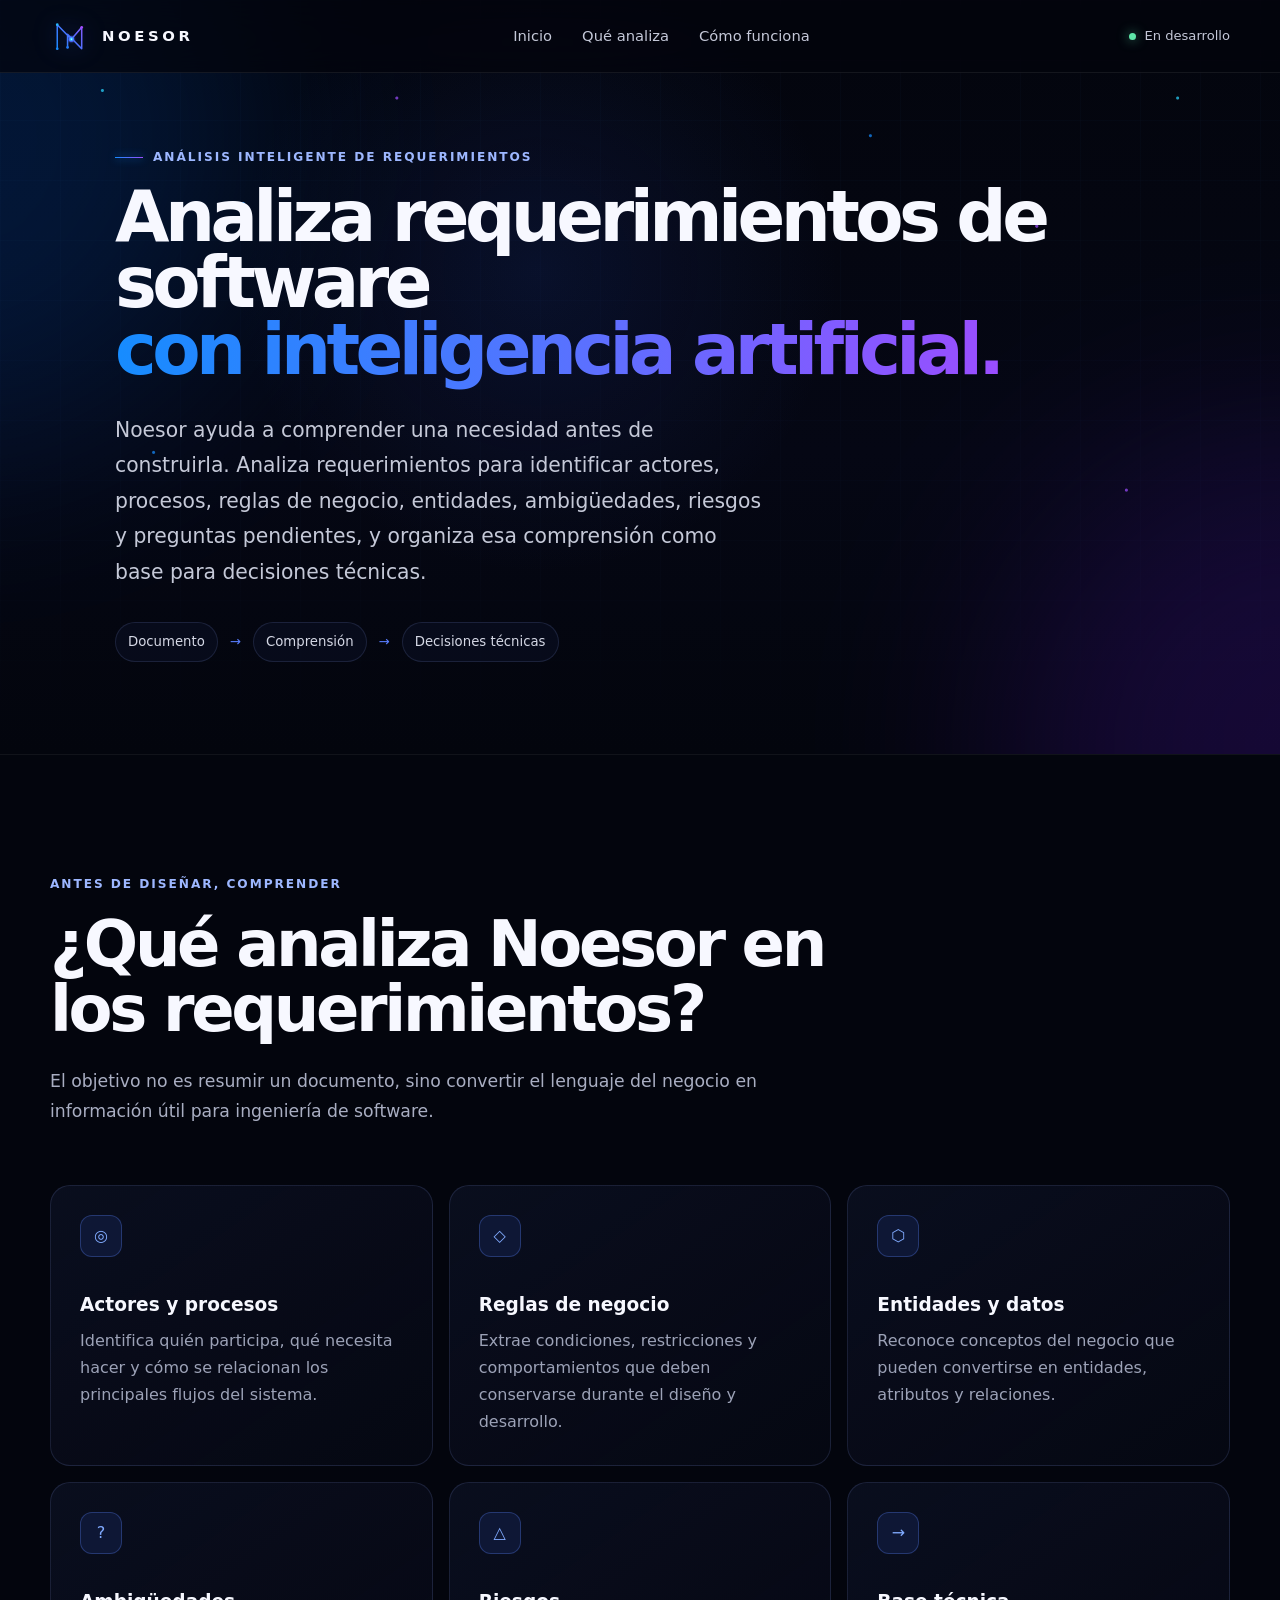
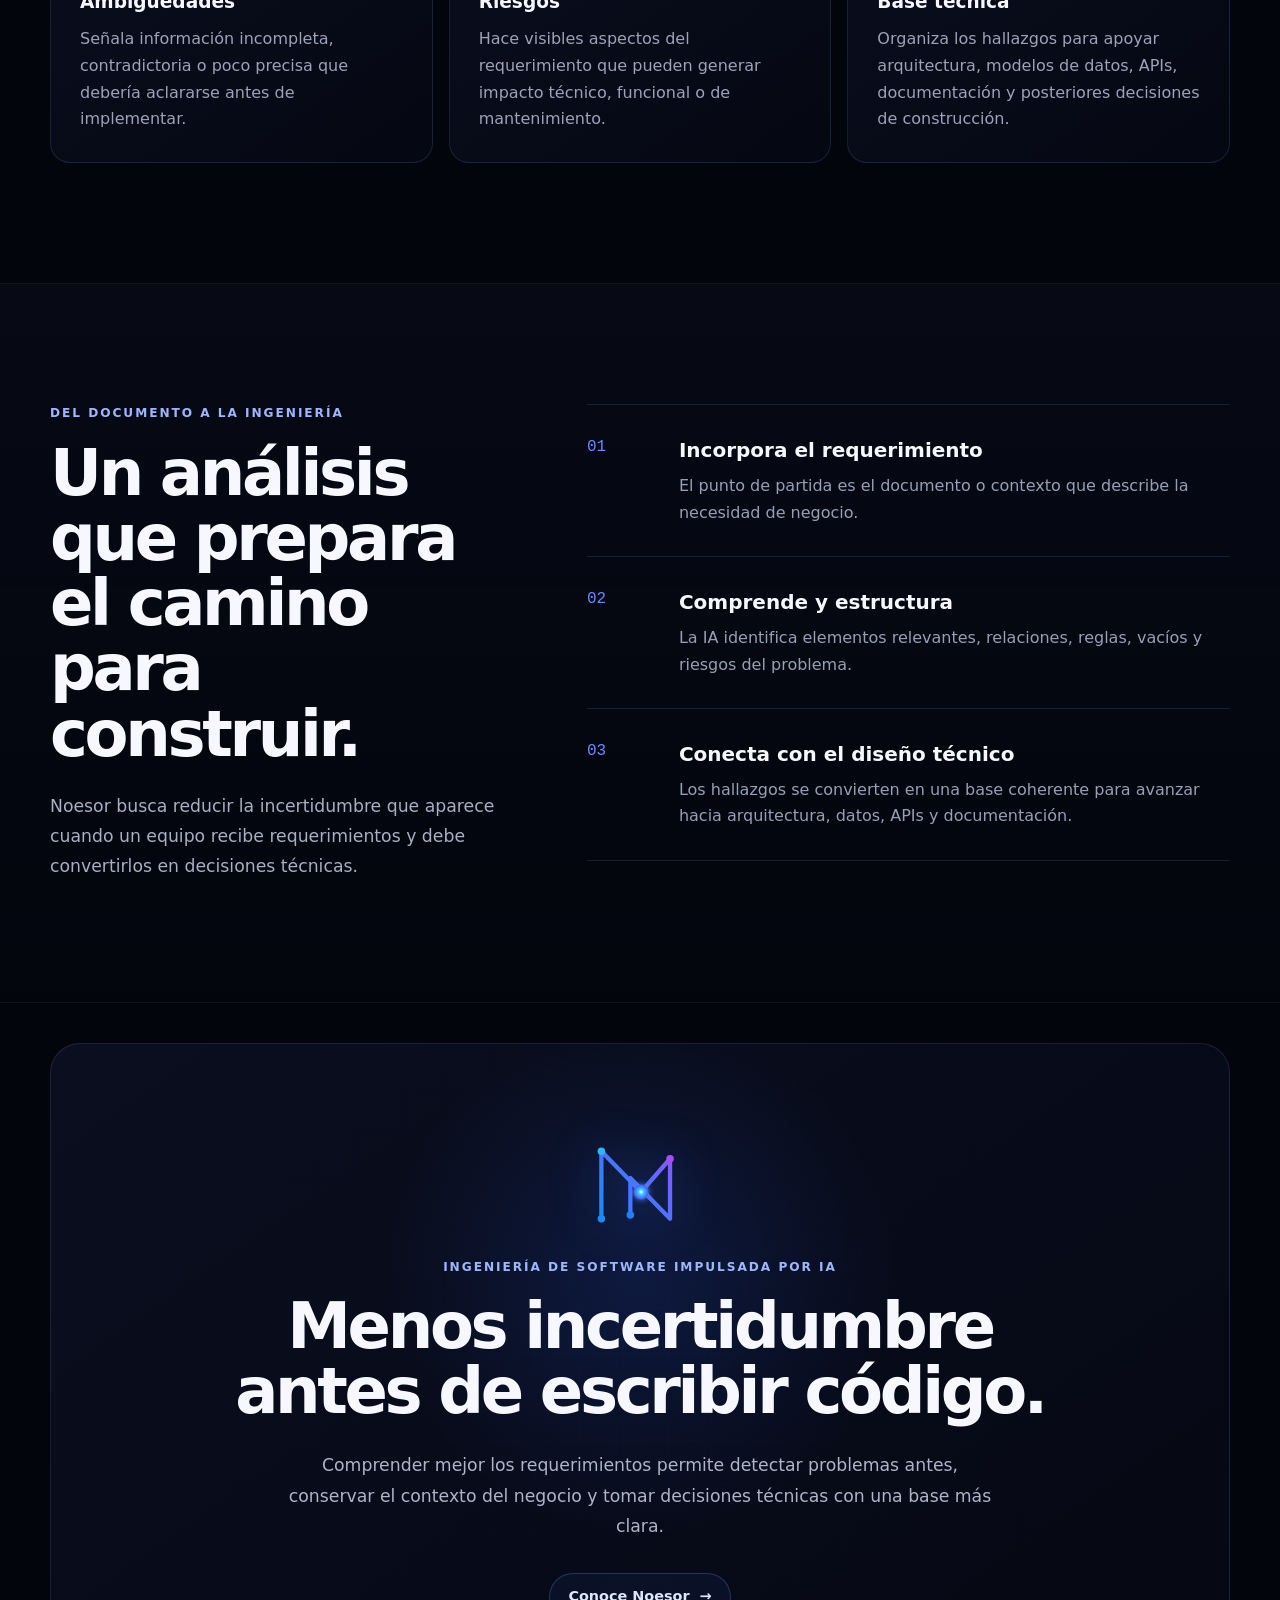
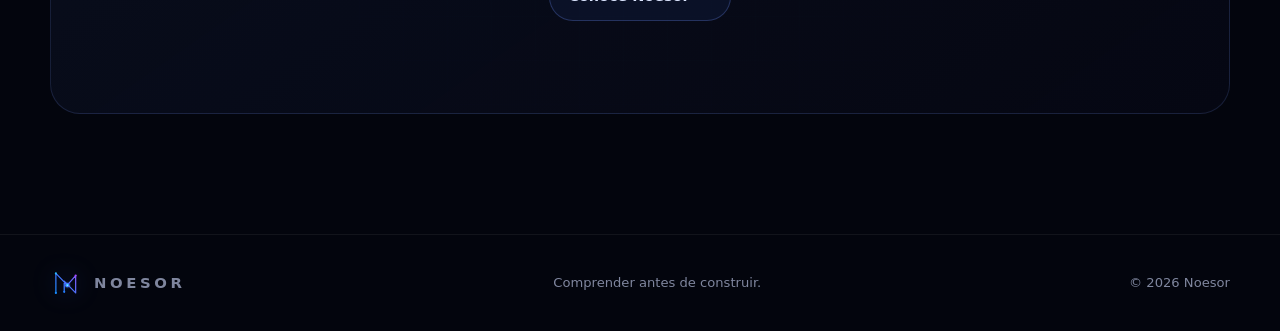
==== analisis-de-requerimientos/index.html @ a2e44c94 "Agregar página SEO de análisis de requerimientos" ====
<!doctype html>
<html lang="es">
<head>
  <meta charset="utf-8">
  <meta name="viewport" content="width=device-width, initial-scale=1">
  <meta name="theme-color" content="#050713">
  <meta name="color-scheme" content="dark">
  <title>Análisis de requerimientos de software con IA | Noesor</title>
  <meta name="description" content="Analiza requerimientos de software con inteligencia artificial. Noesor identifica actores, reglas, entidades, ambigüedades y riesgos para convertir necesidades de negocio en una base técnica clara.">
  <meta name="robots" content="index, follow, max-image-preview:large">
  <link rel="canonical" href="https://noesor.com/analisis-de-requerimientos/">
  <meta property="og:type" content="website">
  <meta property="og:locale" content="es_CO">
  <meta property="og:site_name" content="Noesor">
  <meta property="og:title" content="Análisis de requerimientos de software con IA | Noesor">
  <meta property="og:description" content="Convierte requerimientos de negocio en una base técnica clara mediante inteligencia artificial.">
  <meta property="og:url" content="https://noesor.com/analisis-de-requerimientos/">
  <meta property="og:image" content="https://noesor.com/assets/noesor-social.png">
  <meta name="twitter:card" content="summary_large_image">
  <meta name="twitter:title" content="Análisis de requerimientos de software con IA | Noesor">
  <meta name="twitter:description" content="Identifica actores, reglas, entidades, ambigüedades y riesgos antes de construir software.">
  <meta name="twitter:image" content="https://noesor.com/assets/noesor-social.png">
  <link rel="icon" href="../favicon.svg" type="image/svg+xml">
  <link rel="manifest" href="../site.webmanifest">
  <link rel="stylesheet" href="../styles.css">
  <script type="application/ld+json">
  {"@context":"https://schema.org","@type":"WebPage","name":"Análisis de requerimientos de software con IA","url":"https://noesor.com/analisis-de-requerimientos/","description":"Noesor analiza requerimientos de software con inteligencia artificial para identificar actores, reglas, entidades, ambigüedades y riesgos.","inLanguage":"es","isPartOf":{"@type":"WebSite","name":"Noesor","url":"https://noesor.com/"}}
  </script>
</head>
<body>
  <a class="skip-link" href="#contenido">Saltar al contenido</a>
  <header class="site-header" id="inicio">
    <div class="container header-inner">
      <a class="brand" href="/" aria-label="Ir al inicio de Noesor"><img src="../assets/logo-noesor.svg" alt="" width="42" height="35"><span>NOESOR</span></a>
      <nav aria-label="Navegación principal"><a href="/">Inicio</a><a href="#que-analiza">Qué analiza</a><a href="#proceso">Cómo funciona</a></nav>
      <span class="status"><i aria-hidden="true"></i> En desarrollo</span>
    </div>
  </header>
  <main id="contenido">
    <section class="hero seo-hero" aria-labelledby="titulo-principal">
      <div class="grid" aria-hidden="true"></div><div class="orb orb-blue" aria-hidden="true"></div><div class="orb orb-purple" aria-hidden="true"></div><div class="stars" aria-hidden="true"></div>
      <div class="container seo-hero-copy">
        <p class="eyebrow"><span></span> Análisis inteligente de requerimientos</p>
        <h1 id="titulo-principal">Analiza requerimientos de software<br><em>con inteligencia artificial.</em></h1>
        <p class="lead">Noesor ayuda a comprender una necesidad antes de construirla. Analiza requerimientos para identificar actores, procesos, reglas de negocio, entidades, ambigüedades, riesgos y preguntas pendientes, y organiza esa comprensión como base para decisiones técnicas.</p>
        <div class="hero-signals" aria-label="Flujo de análisis"><span>Documento</span><b>→</b><span>Comprensión</span><b>→</b><span>Decisiones técnicas</span></div>
      </div>
    </section>

    <section class="section" id="que-analiza" aria-labelledby="titulo-analisis">
      <div class="container">
        <p class="section-kicker">Antes de diseñar, comprender</p>
        <h2 id="titulo-analisis">¿Qué analiza Noesor en los requerimientos?</h2>
        <p class="section-intro">El objetivo no es resumir un documento, sino convertir el lenguaje del negocio en información útil para ingeniería de software.</p>
        <div class="capability-grid seo-grid">
          <article class="capability"><span class="cap-icon">◎</span><h3>Actores y procesos</h3><p>Identifica quién participa, qué necesita hacer y cómo se relacionan los principales flujos del sistema.</p></article>
          <article class="capability"><span class="cap-icon">◇</span><h3>Reglas de negocio</h3><p>Extrae condiciones, restricciones y comportamientos que deben conservarse durante el diseño y desarrollo.</p></article>
          <article class="capability"><span class="cap-icon">⬡</span><h3>Entidades y datos</h3><p>Reconoce conceptos del negocio que pueden convertirse en entidades, atributos y relaciones.</p></article>
          <article class="capability"><span class="cap-icon">?</span><h3>Ambigüedades</h3><p>Señala información incompleta, contradictoria o poco precisa que debería aclararse antes de implementar.</p></article>
          <article class="capability"><span class="cap-icon">△</span><h3>Riesgos</h3><p>Hace visibles aspectos del requerimiento que pueden generar impacto técnico, funcional o de mantenimiento.</p></article>
          <article class="capability"><span class="cap-icon">→</span><h3>Base técnica</h3><p>Organiza los hallazgos para apoyar arquitectura, modelos de datos, APIs, documentación y posteriores decisiones de construcción.</p></article>
        </div>
      </div>
    </section>

    <section class="section process-section" id="proceso" aria-labelledby="titulo-proceso">
      <div class="container process-layout">
        <div><p class="section-kicker">Del documento a la ingeniería</p><h2 id="titulo-proceso">Un análisis que prepara el camino para construir.</h2><p class="section-intro">Noesor busca reducir la incertidumbre que aparece cuando un equipo recibe requerimientos y debe convertirlos en decisiones técnicas.</p></div>
        <ol class="steps">
          <li><span>01</span><div><h3>Incorpora el requerimiento</h3><p>El punto de partida es el documento o contexto que describe la necesidad de negocio.</p></div></li>
          <li><span>02</span><div><h3>Comprende y estructura</h3><p>La IA identifica elementos relevantes, relaciones, reglas, vacíos y riesgos del problema.</p></div></li>
          <li><span>03</span><div><h3>Conecta con el diseño técnico</h3><p>Los hallazgos se convierten en una base coherente para avanzar hacia arquitectura, datos, APIs y documentación.</p></div></li>
        </ol>
      </div>
    </section>

    <section class="section vision-section">
      <div class="container vision-card">
        <img src="../assets/logo-noesor.svg" alt="Símbolo de Noesor" width="118" height="97">
        <p class="section-kicker">Ingeniería de software impulsada por IA</p>
        <h2>Menos incertidumbre antes de escribir código.</h2>
        <p>Comprender mejor los requerimientos permite detectar problemas antes, conservar el contexto del negocio y tomar decisiones técnicas con una base más clara.</p>
        <a class="seo-cta" href="/">Conoce Noesor <span aria-hidden="true">→</span></a>
      </div>
    </section>
  </main>
  <footer class="site-footer"><div class="container footer-inner"><a class="brand" href="/" aria-label="Noesor"><img src="../assets/logo-noesor.svg" alt="" width="34" height="28"><span>NOESOR</span></a><p>Comprender antes de construir.</p><p>© 2026 Noesor</p></div></footer>
</body>
</html>
---- styles.css ----
:root {
  color-scheme: dark;
  --bg: #03050d;
  --panel: rgba(10, 14, 29, .72);
  --panel-solid: #0a0e1d;
  --text: #f7f8ff;
  --muted: #a9aec2;
  --line: rgba(130, 151, 222, .16);
  --blue: #168cff;
  --cyan: #29d5ff;
  --purple: #9b4dff;
  --max: 1180px;
}

* { box-sizing: border-box; }
html { scroll-behavior: smooth; }
body {
  margin: 0;
  background: var(--bg);
  color: var(--text);
  font-family: Inter, ui-sans-serif, system-ui, -apple-system, BlinkMacSystemFont, "Segoe UI", sans-serif;
  line-height: 1.5;
  overflow-x: hidden;
}
a { color: inherit; }
img { display: block; max-width: 100%; }
.container { width: min(var(--max), calc(100% - 40px)); margin-inline: auto; }
.skip-link { position: fixed; top: 10px; left: 10px; z-index: 100; transform: translateY(-150%); padding: 10px 14px; border-radius: 8px; background: white; color: #050713; }
.skip-link:focus { transform: translateY(0); }

.site-header {
  position: fixed;
  inset: 0 0 auto;
  z-index: 50;
  border-bottom: 1px solid rgba(255,255,255,.07);
  background: rgba(3,5,13,.72);
  backdrop-filter: blur(18px);
}
.header-inner { min-height: 72px; display: flex; align-items: center; justify-content: space-between; gap: 24px; }
.brand { display: inline-flex; align-items: center; gap: 10px; text-decoration: none; font-size: .93rem; font-weight: 600; letter-spacing: .24em; }
.brand img { filter: drop-shadow(0 0 12px rgba(74,115,255,.35)); }
nav { display: flex; gap: 30px; }
nav a { color: #c4c8d8; text-decoration: none; font-size: .92rem; transition: color .2s ease; }
nav a:hover { color: white; }
.status { display: inline-flex; align-items: center; gap: 8px; color: #c4c8d8; font-size: .82rem; }
.status i { width: 7px; height: 7px; border-radius: 50%; background: #5ee6a8; box-shadow: 0 0 12px rgba(94,230,168,.7); }

.hero {
  position: relative;
  min-height: 100svh;
  padding: 148px 0 92px;
  overflow: hidden;
  isolation: isolate;
  background: radial-gradient(circle at 42% 36%, rgba(30, 63, 160, .18), transparent 34%), linear-gradient(180deg, #03050d 0%, #050714 60%, #03050d 100%);
}
.grid { position:absolute; inset:0; z-index:-8; opacity:.23; background-image:linear-gradient(rgba(65,111,180,.15) 1px,transparent 1px),linear-gradient(90deg,rgba(65,111,180,.15) 1px,transparent 1px); background-size:60px 60px; mask-image:linear-gradient(to bottom,#000 0%,rgba(0,0,0,.65) 72%,transparent 100%); }
.orb { position:absolute; width:600px; height:600px; border-radius:50%; filter:blur(110px); opacity:.16; z-index:-7; }
.orb-blue { left:-350px; top:-160px; background:#006eff; }
.orb-purple { right:-320px; bottom:-290px; background:#741cff; }
.orbit { position:absolute; left:70%; top:45%; border:1px solid rgba(72,111,255,.19); border-radius:50%; transform:translate(-50%,-50%) rotate(-10deg); z-index:-6; }
.orbit-one { width:min(70vw,980px); aspect-ratio:1.55; }
.orbit-two { width:min(56vw,780px); aspect-ratio:1.55; border-color:rgba(155,77,255,.16); }
.stars { position:absolute; inset:0; z-index:-5; opacity:.72; background-image:radial-gradient(circle at 8% 12%,#29d5ff 0 1px,transparent 2px),radial-gradient(circle at 19% 27%,#168cff 0 1.2px,transparent 2px),radial-gradient(circle at 31% 13%,#9b4dff 0 1px,transparent 2px),radial-gradient(circle at 68% 18%,#168cff 0 1px,transparent 2px),radial-gradient(circle at 81% 30%,#9b4dff 0 1.2px,transparent 2px),radial-gradient(circle at 92% 13%,#29d5ff 0 1px,transparent 2px),radial-gradient(circle at 12% 60%,#168cff 0 1px,transparent 2px),radial-gradient(circle at 88% 65%,#9b4dff 0 1px,transparent 2px); }
.hero-layout { display:grid; grid-template-columns:minmax(0,.92fr) minmax(480px,1.08fr); gap:72px; align-items:center; }
.eyebrow,.section-kicker { margin:0 0 18px; color:#9db7ff; font-size:.76rem; font-weight:700; letter-spacing:.16em; text-transform:uppercase; }
.eyebrow { display:flex; align-items:center; gap:10px; }
.eyebrow span { width:28px; height:1px; background:linear-gradient(90deg,var(--blue),var(--purple)); box-shadow:0 0 9px var(--blue); }
h1 { margin:0; font-size:clamp(3.5rem,6vw,6.4rem); line-height:.94; letter-spacing:-.065em; font-weight:760; }
h1 em { font-style:normal; background:linear-gradient(90deg,var(--blue),#5474ff 48%,var(--purple)); -webkit-background-clip:text; background-clip:text; color:transparent; }
.lead { max-width:650px; margin:30px 0 0; color:#c5c9d8; font-size:clamp(1.05rem,1.6vw,1.27rem); line-height:1.75; }
.hero-signals { display:flex; align-items:center; flex-wrap:wrap; gap:12px; margin-top:32px; color:#d5d8e5; font-size:.83rem; }
.hero-signals span { padding:9px 12px; border:1px solid var(--line); border-radius:999px; background:rgba(11,16,34,.62); }
.hero-signals b { color:#597eff; font-weight:400; }
.release-note { margin:22px 0 0; color:#858ca6; font-size:.88rem; }

.demo-shell { border:1px solid rgba(129,153,231,.22); border-radius:24px; background:linear-gradient(145deg,rgba(13,18,38,.92),rgba(5,8,20,.86)); box-shadow:0 36px 100px rgba(0,0,0,.45),0 0 80px rgba(36,80,255,.09); overflow:hidden; transform:perspective(1200px) rotateY(-3deg) rotateX(1deg); }
.demo-topbar { height:52px; display:grid; grid-template-columns:1fr auto 1fr; align-items:center; padding:0 18px; border-bottom:1px solid rgba(255,255,255,.07); color:#707994; font-size:.72rem; letter-spacing:.06em; }
.window-dots { display:flex; gap:6px; }
.window-dots i { width:7px; height:7px; border-radius:50%; background:#36405d; }
.secure { justify-self:end; color:#67dca9; }
.demo-body { padding:26px; }
.input-card { position:relative; min-height:152px; padding:21px; border:1px solid rgba(65,120,255,.25); border-radius:16px; background:rgba(5,9,22,.76); overflow:hidden; }
.card-label { color:#7184be; font-size:.66rem; font-weight:700; letter-spacing:.17em; }
.input-card p { margin:23px 0 0; color:#e7eaf3; font-family:ui-monospace,SFMono-Regular,Consolas,monospace; font-size:.88rem; line-height:1.65; }
.scan-line { position:absolute; left:0; right:0; top:-2px; height:2px; background:linear-gradient(90deg,transparent,var(--cyan),var(--purple),transparent); box-shadow:0 0 17px var(--blue); animation:scan 4s ease-in-out infinite; }
.ai-bridge { height:54px; display:flex; align-items:center; justify-content:center; gap:10px; }
.ai-bridge span { width:58px; height:1px; background:linear-gradient(90deg,transparent,#455fbb); }
.ai-bridge span:last-child { background:linear-gradient(90deg,#7c54c8,transparent); }
.ai-bridge strong { display:grid; place-items:center; width:29px; height:29px; border:1px solid rgba(86,129,255,.55); border-radius:8px; background:#0e1734; color:#9bc5ff; box-shadow:0 0 22px rgba(60,101,255,.3); }
.results-grid { display:grid; grid-template-columns:1fr 1fr; gap:11px; }
.results-grid article { display:grid; grid-template-columns:auto 1fr auto; align-items:center; gap:12px; padding:15px; border:1px solid rgba(255,255,255,.075); border-radius:13px; background:rgba(12,17,33,.74); opacity:.42; transform:translateY(7px); animation:reveal 4s ease-in-out infinite; }
.results-grid article:nth-child(2){animation-delay:.18s}.results-grid article:nth-child(3){animation-delay:.36s}.results-grid article:nth-child(4){animation-delay:.54s}
.results-grid i { color:#53617f; font-size:.66rem; font-style:normal; }
.results-grid strong { display:block; color:#e9ebf5; font-size:.82rem; }
.results-grid small { color:#777f98; font-size:.68rem; }
.results-grid b { color:#62dca5; font-size:.82rem; }

.section { padding:120px 0; border-top:1px solid rgba(255,255,255,.055); }
.section h2 { max-width:850px; margin:0; font-size:clamp(2.5rem,5vw,4.7rem); line-height:1.02; letter-spacing:-.052em; }
.section-intro { max-width:720px; margin:24px 0 0; color:var(--muted); font-size:1.08rem; line-height:1.75; }
.capability-grid { display:grid; grid-template-columns:repeat(3,1fr); gap:16px; margin-top:58px; }
.capability { position:relative; min-height:260px; padding:29px; border:1px solid var(--line); border-radius:20px; background:linear-gradient(145deg,rgba(13,18,37,.72),rgba(7,10,23,.55)); overflow:hidden; }
.capability.featured { grid-row:span 2; min-height:536px; background:radial-gradient(circle at 30% 80%,rgba(32,89,255,.17),transparent 45%),linear-gradient(145deg,rgba(13,18,37,.8),rgba(7,10,23,.62)); }
.cap-icon { display:grid; place-items:center; width:42px; height:42px; border:1px solid rgba(92,133,255,.3); border-radius:12px; background:rgba(18,29,65,.7); color:#81abff; font-size:1rem; }
.capability h3 { margin:34px 0 10px; font-size:1.16rem; }
.capability p { margin:0; color:#9ca2b7; line-height:1.68; }
.mini-map { position:absolute; inset:auto 25px 28px; height:190px; border:1px solid rgba(86,118,204,.13); border-radius:16px; background-image:linear-gradient(rgba(65,111,180,.11) 1px,transparent 1px),linear-gradient(90deg,rgba(65,111,180,.11) 1px,transparent 1px); background-size:24px 24px; }
.mini-map i { position:absolute; width:11px; height:11px; border-radius:50%; background:#377cff; box-shadow:0 0 16px rgba(55,124,255,.8); }
.mini-map i:nth-child(1){left:16%;top:62%}.mini-map i:nth-child(2){left:36%;top:31%;background:#29d5ff}.mini-map i:nth-child(3){left:58%;top:58%;background:#815cff}.mini-map i:nth-child(4){left:78%;top:26%;background:#9b4dff}.mini-map i:nth-child(5){left:68%;top:82%}

.process-section { background:linear-gradient(180deg,rgba(8,11,24,.72),rgba(3,5,13,.2)); }
.process-layout { display:grid; grid-template-columns:.82fr 1.18fr; gap:90px; align-items:start; }
.steps { list-style:none; margin:0; padding:0; }
.steps li { display:grid; grid-template-columns:72px 1fr; gap:20px; padding:30px 0; border-bottom:1px solid var(--line); }
.steps li:first-child { border-top:1px solid var(--line); }
.steps span { color:#658cff; font-family:ui-monospace,SFMono-Regular,Consolas,monospace; }
.steps h3 { margin:0 0 8px; font-size:1.25rem; }
.steps p { margin:0; color:#989fb5; line-height:1.65; }

.vision-section { padding-top:40px; }
.vision-card { position:relative; padding:92px 40px; border:1px solid rgba(105,132,220,.18); border-radius:30px; text-align:center; overflow:hidden; background:radial-gradient(circle at 50% 35%,rgba(45,88,238,.18),transparent 35%),linear-gradient(145deg,rgba(13,18,37,.78),rgba(7,10,23,.6)); }
.vision-card::before { content:""; position:absolute; inset:0; opacity:.2; background-image:linear-gradient(rgba(65,111,180,.13) 1px,transparent 1px),linear-gradient(90deg,rgba(65,111,180,.13) 1px,transparent 1px); background-size:44px 44px; mask-image:radial-gradient(circle at center,#000,transparent 72%); }
.vision-card > * { position:relative; z-index:1; }
.vision-card img { margin:0 auto 25px; filter:drop-shadow(0 0 25px rgba(66,112,255,.4)); }
.vision-card h2 { margin-inline:auto; }
.vision-card p:not(.section-kicker) { max-width:720px; margin:26px auto 0; color:#aeb4c8; font-size:1.08rem; line-height:1.75; }
.coming { display:inline-block; margin-top:34px; padding:10px 15px; border:1px solid rgba(104,138,240,.23); border-radius:999px; color:#b5c7f7; background:rgba(13,21,46,.65); font-size:.78rem; letter-spacing:.08em; text-transform:uppercase; }
.site-footer { padding:34px 0; border-top:1px solid rgba(255,255,255,.06); }
.footer-inner { display:flex; align-items:center; justify-content:space-between; gap:20px; color:#7f869e; font-size:.82rem; }
.footer-inner p { margin:0; }

@keyframes scan { 0%,10%{top:-2px;opacity:0}20%{opacity:1}65%{top:100%;opacity:1}75%,100%{top:100%;opacity:0} }
@keyframes reveal { 0%,28%{opacity:.42;transform:translateY(7px)}48%,82%{opacity:1;transform:translateY(0);border-color:rgba(83,123,255,.24)}100%{opacity:.42;transform:translateY(7px)} }
@media (prefers-reduced-motion:no-preference) { .orb-blue{animation:drift-blue 12s ease-in-out infinite alternate}.orb-purple{animation:drift-purple 14s ease-in-out infinite alternate} }
@keyframes drift-blue{to{transform:translate(70px,42px) scale(1.08)}}
@keyframes drift-purple{to{transform:translate(-70px,-35px) scale(1.1)}}

@media (max-width:980px){
  nav{display:none}.hero-layout{grid-template-columns:1fr;gap:56px}.hero-copy{text-align:center}.eyebrow,.hero-signals{justify-content:center}.lead{margin-inline:auto}.demo-shell{max-width:680px;margin-inline:auto;transform:none}.capability-grid{grid-template-columns:1fr 1fr}.capability.featured{grid-row:auto;grid-column:span 2;min-height:430px}.process-layout{grid-template-columns:1fr;gap:48px}.process-layout>div{text-align:center}.process-layout .section-intro{margin-inline:auto}}
@media (max-width:640px){
  .container{width:min(100% - 28px,var(--max))}.header-inner{min-height:64px}.status{display:none}.hero{padding:124px 0 70px}.hero-layout{gap:42px}h1{font-size:clamp(3.05rem,15vw,4.5rem)}.lead{font-size:1rem}.hero-signals{gap:8px}.hero-signals b{display:none}.demo-body{padding:16px}.results-grid{grid-template-columns:1fr}.demo-shell{border-radius:18px}.section{padding:84px 0}.capability-grid{grid-template-columns:1fr}.capability.featured{grid-column:auto;min-height:430px}.section h2{font-size:2.65rem}.steps li{grid-template-columns:48px 1fr}.vision-card{padding:68px 20px}.footer-inner{flex-direction:column;text-align:center}.orbit-one{width:135vw}.orbit-two{width:110vw}}
@media (prefers-reduced-motion:reduce){html{scroll-behavior:auto}.scan-line,.results-grid article,.orb{animation:none!important}.results-grid article{opacity:1;transform:none}}

/* Página SEO: análisis de requerimientos */
.seo-hero { min-height: 78svh; display:flex; align-items:center; }
.seo-hero-copy { max-width: 1050px; }
.seo-hero h1 { max-width: 1000px; font-size:clamp(3.2rem,5.5vw,5.8rem); }
.seo-grid { grid-template-columns:repeat(3,1fr); }
.seo-grid .capability { min-height:245px; }
.seo-cta { display:inline-flex; align-items:center; gap:10px; margin-top:32px; padding:12px 18px; border:1px solid rgba(104,138,240,.28); border-radius:999px; color:#dce6ff; background:rgba(13,21,46,.72); text-decoration:none; font-size:.9rem; font-weight:650; }
.seo-cta:hover { border-color:rgba(104,138,240,.55); background:rgba(21,34,72,.78); }
@media (max-width:980px){.seo-grid{grid-template-columns:1fr 1fr}}
@media (max-width:640px){.seo-hero{min-height:auto}.seo-hero-copy{text-align:center}.seo-hero .eyebrow,.seo-hero .hero-signals{justify-content:center}.seo-grid{grid-template-columns:1fr}}
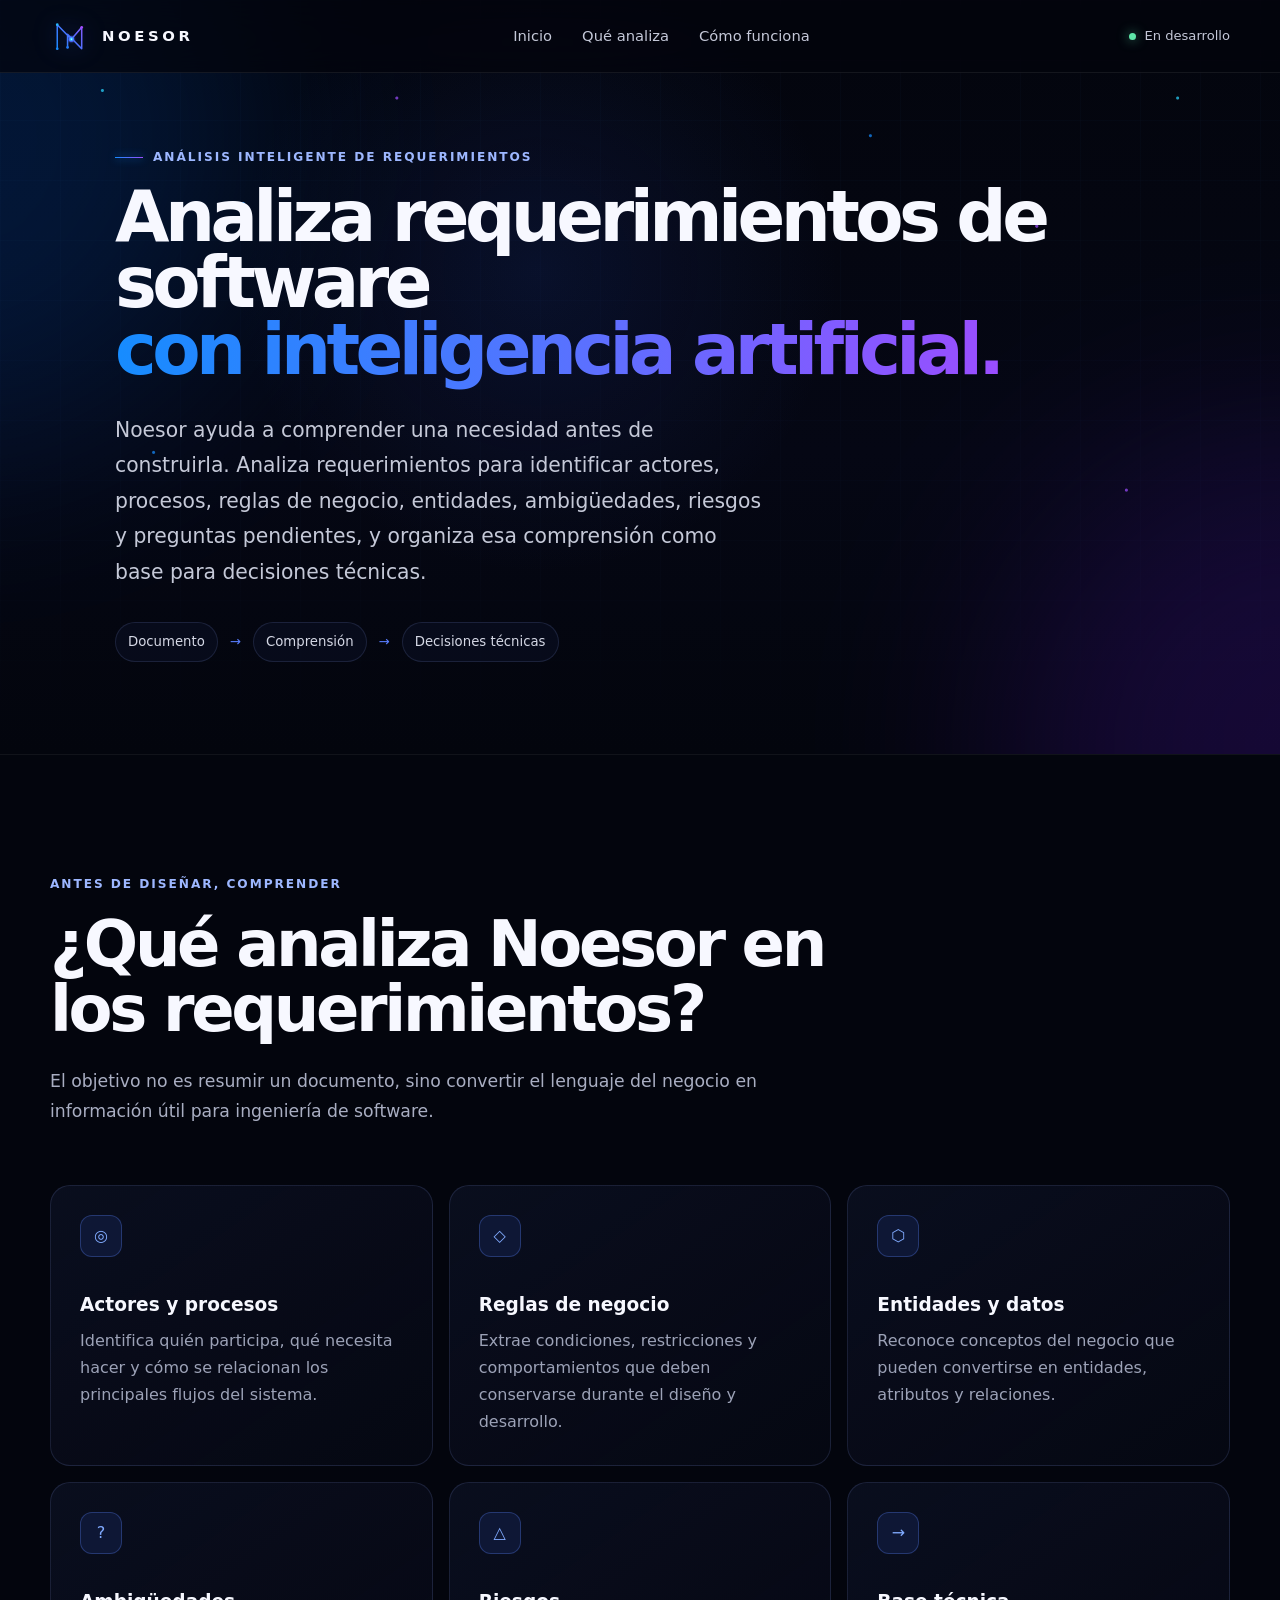
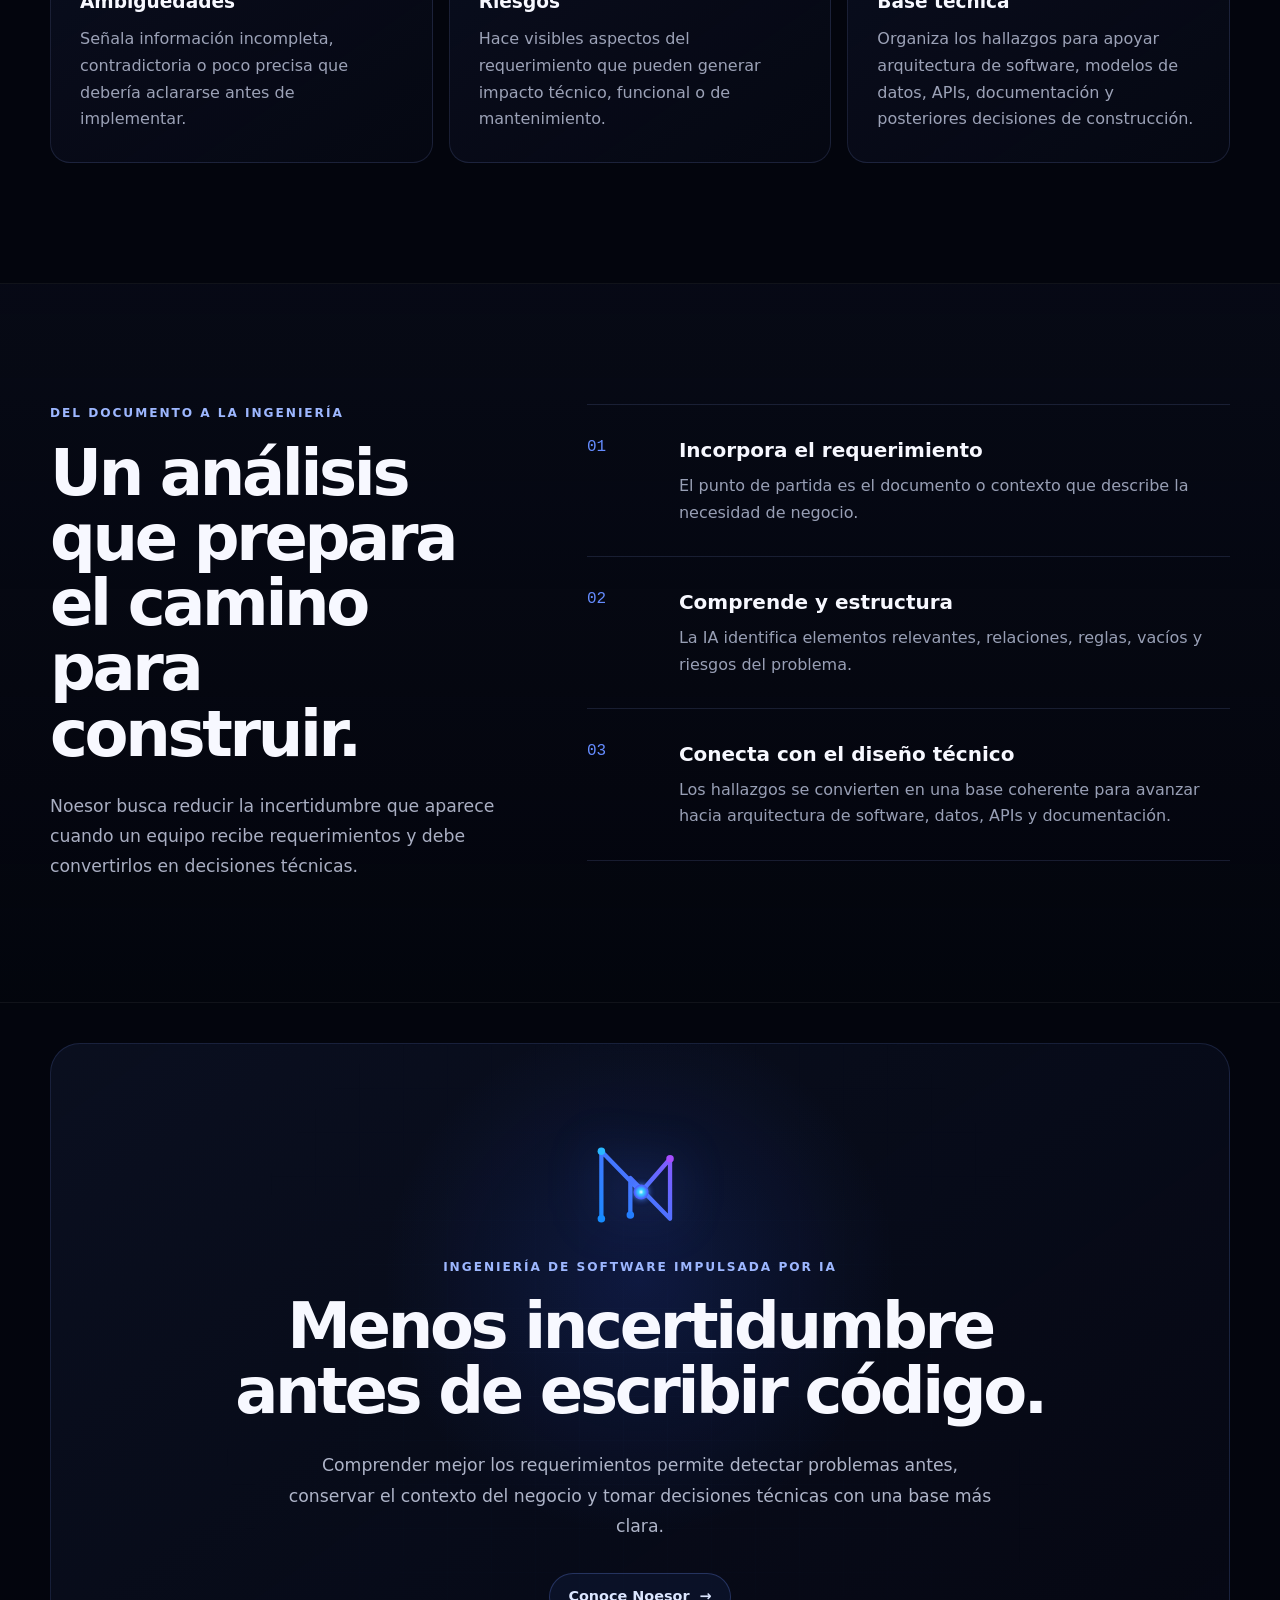
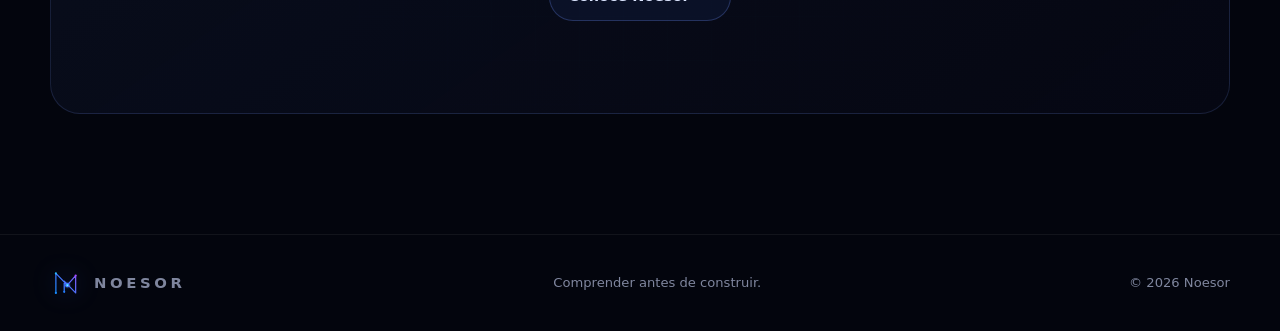
==== commit fbc07aeb: "Update index.html" ====
--- a/analisis-de-requerimientos/index.html
+++ b/analisis-de-requerimientos/index.html
@@ -1,89 +1,616 @@
 <!doctype html>
 <html lang="es">
+
 <head>
   <meta charset="utf-8">
-  <meta name="viewport" content="width=device-width, initial-scale=1">
-  <meta name="theme-color" content="#050713">
-  <meta name="color-scheme" content="dark">
-  <title>Análisis de requerimientos de software con IA | Noesor</title>
-  <meta name="description" content="Analiza requerimientos de software con inteligencia artificial. Noesor identifica actores, reglas, entidades, ambigüedades y riesgos para convertir necesidades de negocio en una base técnica clara.">
-  <meta name="robots" content="index, follow, max-image-preview:large">
-  <link rel="canonical" href="https://noesor.com/analisis-de-requerimientos/">
-  <meta property="og:type" content="website">
-  <meta property="og:locale" content="es_CO">
-  <meta property="og:site_name" content="Noesor">
-  <meta property="og:title" content="Análisis de requerimientos de software con IA | Noesor">
-  <meta property="og:description" content="Convierte requerimientos de negocio en una base técnica clara mediante inteligencia artificial.">
-  <meta property="og:url" content="https://noesor.com/analisis-de-requerimientos/">
-  <meta property="og:image" content="https://noesor.com/assets/noesor-social.png">
-  <meta name="twitter:card" content="summary_large_image">
-  <meta name="twitter:title" content="Análisis de requerimientos de software con IA | Noesor">
-  <meta name="twitter:description" content="Identifica actores, reglas, entidades, ambigüedades y riesgos antes de construir software.">
-  <meta name="twitter:image" content="https://noesor.com/assets/noesor-social.png">
-  <link rel="icon" href="../favicon.svg" type="image/svg+xml">
-  <link rel="manifest" href="../site.webmanifest">
-  <link rel="stylesheet" href="../styles.css">
+
+  <meta
+    name="viewport"
+    content="width=device-width, initial-scale=1">
+
+  <meta
+    name="theme-color"
+    content="#050713">
+
+  <meta
+    name="color-scheme"
+    content="dark">
+
+  <title>
+    Análisis de requerimientos de software con IA | Noesor
+  </title>
+
+  <meta
+    name="description"
+    content="Analiza requerimientos de software con inteligencia artificial. Noesor identifica actores, reglas de negocio, entidades, ambigüedades y riesgos para convertir necesidades de negocio en una base técnica clara.">
+
+  <meta
+    name="robots"
+    content="index, follow, max-image-preview:large">
+
+  <link
+    rel="canonical"
+    href="https://noesor.com/analisis-de-requerimientos/">
+
+  <!-- Open Graph -->
+
+  <meta
+    property="og:type"
+    content="website">
+
+  <meta
+    property="og:locale"
+    content="es_CO">
+
+  <meta
+    property="og:site_name"
+    content="Noesor">
+
+  <meta
+    property="og:title"
+    content="Análisis de requerimientos de software con IA | Noesor">
+
+  <meta
+    property="og:description"
+    content="Convierte requerimientos de negocio en una base técnica clara mediante inteligencia artificial.">
+
+  <meta
+    property="og:url"
+    content="https://noesor.com/analisis-de-requerimientos/">
+
+  <meta
+    property="og:image"
+    content="https://noesor.com/assets/noesor-social.png">
+
+  <meta
+    property="og:image:width"
+    content="1200">
+
+  <meta
+    property="og:image:height"
+    content="630">
+
+  <meta
+    property="og:image:alt"
+    content="Noesor - Análisis de requerimientos de software con inteligencia artificial">
+
+  <!-- Twitter / X -->
+
+  <meta
+    name="twitter:card"
+    content="summary_large_image">
+
+  <meta
+    name="twitter:title"
+    content="Análisis de requerimientos de software con IA | Noesor">
+
+  <meta
+    name="twitter:description"
+    content="Identifica actores, reglas de negocio, entidades, ambigüedades y riesgos antes de construir software.">
+
+  <meta
+    name="twitter:image"
+    content="https://noesor.com/assets/noesor-social.png">
+
+  <!-- Recursos -->
+
+  <link
+    rel="icon"
+    href="../favicon.svg"
+    type="image/svg+xml">
+
+  <link
+    rel="manifest"
+    href="../site.webmanifest">
+
+  <link
+    rel="stylesheet"
+    href="../styles.css">
+
+  <!-- Datos estructurados -->
+
   <script type="application/ld+json">
-  {"@context":"https://schema.org","@type":"WebPage","name":"Análisis de requerimientos de software con IA","url":"https://noesor.com/analisis-de-requerimientos/","description":"Noesor analiza requerimientos de software con inteligencia artificial para identificar actores, reglas, entidades, ambigüedades y riesgos.","inLanguage":"es","isPartOf":{"@type":"WebSite","name":"Noesor","url":"https://noesor.com/"}}
+  {
+    "@context": "https://schema.org",
+    "@type": "WebPage",
+    "name": "Análisis de requerimientos de software con inteligencia artificial",
+    "url": "https://noesor.com/analisis-de-requerimientos/",
+    "description": "Noesor analiza requerimientos de software con inteligencia artificial para identificar actores, procesos, reglas de negocio, entidades, ambigüedades y riesgos.",
+    "inLanguage": "es",
+    "isPartOf": {
+      "@type": "WebSite",
+      "name": "Noesor",
+      "url": "https://noesor.com/"
+    },
+    "about": [
+      {
+        "@type": "Thing",
+        "name": "Análisis de requerimientos de software"
+      },
+      {
+        "@type": "Thing",
+        "name": "Ingeniería de software"
+      },
+      {
+        "@type": "Thing",
+        "name": "Inteligencia artificial"
+      }
+    ]
+  }
   </script>
+
 </head>
+
 <body>
-  <a class="skip-link" href="#contenido">Saltar al contenido</a>
-  <header class="site-header" id="inicio">
+
+  <a
+    class="skip-link"
+    href="#contenido">
+    Saltar al contenido
+  </a>
+
+  <!-- CABECERA -->
+
+  <header
+    class="site-header"
+    id="inicio">
+
     <div class="container header-inner">
-      <a class="brand" href="/" aria-label="Ir al inicio de Noesor"><img src="../assets/logo-noesor.svg" alt="" width="42" height="35"><span>NOESOR</span></a>
-      <nav aria-label="Navegación principal"><a href="/">Inicio</a><a href="#que-analiza">Qué analiza</a><a href="#proceso">Cómo funciona</a></nav>
-      <span class="status"><i aria-hidden="true"></i> En desarrollo</span>
+
+      <a
+        class="brand"
+        href="/"
+        aria-label="Ir al inicio de Noesor">
+
+        <img
+          src="../assets/logo-noesor.svg"
+          alt=""
+          width="42"
+          height="35">
+
+        <span>NOESOR</span>
+
+      </a>
+
+      <nav aria-label="Navegación principal">
+
+        <a href="/">
+          Inicio
+        </a>
+
+        <a href="#que-analiza">
+          Qué analiza
+        </a>
+
+        <a href="#proceso">
+          Cómo funciona
+        </a>
+
+      </nav>
+
+      <span class="status">
+        <i aria-hidden="true"></i>
+        En desarrollo
+      </span>
+
     </div>
+
   </header>
+
+
   <main id="contenido">
-    <section class="hero seo-hero" aria-labelledby="titulo-principal">
-      <div class="grid" aria-hidden="true"></div><div class="orb orb-blue" aria-hidden="true"></div><div class="orb orb-purple" aria-hidden="true"></div><div class="stars" aria-hidden="true"></div>
+
+    <!-- HERO -->
+
+    <section
+      class="hero seo-hero"
+      aria-labelledby="titulo-principal">
+
+      <div
+        class="grid"
+        aria-hidden="true">
+      </div>
+
+      <div
+        class="orb orb-blue"
+        aria-hidden="true">
+      </div>
+
+      <div
+        class="orb orb-purple"
+        aria-hidden="true">
+      </div>
+
+      <div
+        class="stars"
+        aria-hidden="true">
+      </div>
+
       <div class="container seo-hero-copy">
-        <p class="eyebrow"><span></span> Análisis inteligente de requerimientos</p>
-        <h1 id="titulo-principal">Analiza requerimientos de software<br><em>con inteligencia artificial.</em></h1>
-        <p class="lead">Noesor ayuda a comprender una necesidad antes de construirla. Analiza requerimientos para identificar actores, procesos, reglas de negocio, entidades, ambigüedades, riesgos y preguntas pendientes, y organiza esa comprensión como base para decisiones técnicas.</p>
-        <div class="hero-signals" aria-label="Flujo de análisis"><span>Documento</span><b>→</b><span>Comprensión</span><b>→</b><span>Decisiones técnicas</span></div>
-      </div>
+
+        <p class="eyebrow">
+
+          <span></span>
+
+          Análisis inteligente de requerimientos
+
+        </p>
+
+        <!-- ÚNICO H1 DE LA PÁGINA -->
+
+        <h1 id="titulo-principal">
+          Analiza requerimientos de software<br>
+          <em>con inteligencia artificial.</em>
+        </h1>
+
+        <p class="lead">
+
+          Noesor ayuda a comprender una necesidad antes de construirla.
+
+          Analiza requerimientos para identificar actores, procesos,
+          reglas de negocio, entidades, ambigüedades, riesgos y preguntas
+          pendientes, y organiza esa comprensión como base para decisiones
+          técnicas.
+
+        </p>
+
+        <div
+          class="hero-signals"
+          aria-label="Flujo de análisis">
+
+          <span>
+            Documento
+          </span>
+
+          <b>→</b>
+
+          <span>
+            Comprensión
+          </span>
+
+          <b>→</b>
+
+          <span>
+            Decisiones técnicas
+          </span>
+
+        </div>
+
+      </div>
+
     </section>
 
-    <section class="section" id="que-analiza" aria-labelledby="titulo-analisis">
+
+    <!-- QUÉ ANALIZA -->
+
+    <section
+      class="section"
+      id="que-analiza"
+      aria-labelledby="titulo-analisis">
+
       <div class="container">
-        <p class="section-kicker">Antes de diseñar, comprender</p>
-        <h2 id="titulo-analisis">¿Qué analiza Noesor en los requerimientos?</h2>
-        <p class="section-intro">El objetivo no es resumir un documento, sino convertir el lenguaje del negocio en información útil para ingeniería de software.</p>
+
+        <p class="section-kicker">
+          Antes de diseñar, comprender
+        </p>
+
+        <h2 id="titulo-analisis">
+          ¿Qué analiza Noesor en los requerimientos?
+        </h2>
+
+        <p class="section-intro">
+
+          El objetivo no es resumir un documento, sino convertir
+          el lenguaje del negocio en información útil para
+          ingeniería de software.
+
+        </p>
+
+
         <div class="capability-grid seo-grid">
-          <article class="capability"><span class="cap-icon">◎</span><h3>Actores y procesos</h3><p>Identifica quién participa, qué necesita hacer y cómo se relacionan los principales flujos del sistema.</p></article>
-          <article class="capability"><span class="cap-icon">◇</span><h3>Reglas de negocio</h3><p>Extrae condiciones, restricciones y comportamientos que deben conservarse durante el diseño y desarrollo.</p></article>
-          <article class="capability"><span class="cap-icon">⬡</span><h3>Entidades y datos</h3><p>Reconoce conceptos del negocio que pueden convertirse en entidades, atributos y relaciones.</p></article>
-          <article class="capability"><span class="cap-icon">?</span><h3>Ambigüedades</h3><p>Señala información incompleta, contradictoria o poco precisa que debería aclararse antes de implementar.</p></article>
-          <article class="capability"><span class="cap-icon">△</span><h3>Riesgos</h3><p>Hace visibles aspectos del requerimiento que pueden generar impacto técnico, funcional o de mantenimiento.</p></article>
-          <article class="capability"><span class="cap-icon">→</span><h3>Base técnica</h3><p>Organiza los hallazgos para apoyar arquitectura, modelos de datos, APIs, documentación y posteriores decisiones de construcción.</p></article>
+
+          <article class="capability">
+
+            <span class="cap-icon">
+              ◎
+            </span>
+
+            <h3>
+              Actores y procesos
+            </h3>
+
+            <p>
+              Identifica quién participa, qué necesita hacer y cómo
+              se relacionan los principales flujos del sistema.
+            </p>
+
+          </article>
+
+
+          <article class="capability">
+
+            <span class="cap-icon">
+              ◇
+            </span>
+
+            <h3>
+              Reglas de negocio
+            </h3>
+
+            <p>
+              Extrae condiciones, restricciones y comportamientos
+              que deben conservarse durante el diseño y desarrollo.
+            </p>
+
+          </article>
+
+
+          <article class="capability">
+
+            <span class="cap-icon">
+              ⬡
+            </span>
+
+            <h3>
+              Entidades y datos
+            </h3>
+
+            <p>
+              Reconoce conceptos del negocio que pueden convertirse
+              en entidades, atributos y relaciones.
+            </p>
+
+          </article>
+
+
+          <article class="capability">
+
+            <span class="cap-icon">
+              ?
+            </span>
+
+            <h3>
+              Ambigüedades
+            </h3>
+
+            <p>
+              Señala información incompleta, contradictoria o poco
+              precisa que debería aclararse antes de implementar.
+            </p>
+
+          </article>
+
+
+          <article class="capability">
+
+            <span class="cap-icon">
+              △
+            </span>
+
+            <h3>
+              Riesgos
+            </h3>
+
+            <p>
+              Hace visibles aspectos del requerimiento que pueden
+              generar impacto técnico, funcional o de mantenimiento.
+            </p>
+
+          </article>
+
+
+          <article class="capability">
+
+            <span class="cap-icon">
+              →
+            </span>
+
+            <h3>
+              Base técnica
+            </h3>
+
+            <p>
+              Organiza los hallazgos para apoyar arquitectura de software,
+              modelos de datos, APIs, documentación y posteriores
+              decisiones de construcción.
+            </p>
+
+          </article>
+
         </div>
-      </div>
+
+      </div>
+
     </section>
 
-    <section class="section process-section" id="proceso" aria-labelledby="titulo-proceso">
+
+    <!-- PROCESO -->
+
+    <section
+      class="section process-section"
+      id="proceso"
+      aria-labelledby="titulo-proceso">
+
       <div class="container process-layout">
-        <div><p class="section-kicker">Del documento a la ingeniería</p><h2 id="titulo-proceso">Un análisis que prepara el camino para construir.</h2><p class="section-intro">Noesor busca reducir la incertidumbre que aparece cuando un equipo recibe requerimientos y debe convertirlos en decisiones técnicas.</p></div>
+
+        <div>
+
+          <p class="section-kicker">
+            Del documento a la ingeniería
+          </p>
+
+          <h2 id="titulo-proceso">
+            Un análisis que prepara el camino para construir.
+          </h2>
+
+          <p class="section-intro">
+
+            Noesor busca reducir la incertidumbre que aparece cuando
+            un equipo recibe requerimientos y debe convertirlos en
+            decisiones técnicas.
+
+          </p>
+
+        </div>
+
+
         <ol class="steps">
-          <li><span>01</span><div><h3>Incorpora el requerimiento</h3><p>El punto de partida es el documento o contexto que describe la necesidad de negocio.</p></div></li>
-          <li><span>02</span><div><h3>Comprende y estructura</h3><p>La IA identifica elementos relevantes, relaciones, reglas, vacíos y riesgos del problema.</p></div></li>
-          <li><span>03</span><div><h3>Conecta con el diseño técnico</h3><p>Los hallazgos se convierten en una base coherente para avanzar hacia arquitectura, datos, APIs y documentación.</p></div></li>
+
+          <li>
+
+            <span>
+              01
+            </span>
+
+            <div>
+
+              <h3>
+                Incorpora el requerimiento
+              </h3>
+
+              <p>
+                El punto de partida es el documento o contexto
+                que describe la necesidad de negocio.
+              </p>
+
+            </div>
+
+          </li>
+
+
+          <li>
+
+            <span>
+              02
+            </span>
+
+            <div>
+
+              <h3>
+                Comprende y estructura
+              </h3>
+
+              <p>
+                La IA identifica elementos relevantes, relaciones,
+                reglas, vacíos y riesgos del problema.
+              </p>
+
+            </div>
+
+          </li>
+
+
+          <li>
+
+            <span>
+              03
+            </span>
+
+            <div>
+
+              <h3>
+                Conecta con el diseño técnico
+              </h3>
+
+              <p>
+                Los hallazgos se convierten en una base coherente
+                para avanzar hacia arquitectura de software,
+                datos, APIs y documentación.
+              </p>
+
+            </div>
+
+          </li>
+
         </ol>
-      </div>
+
+      </div>
+
     </section>
 
+
+    <!-- CIERRE -->
+
     <section class="section vision-section">
+
       <div class="container vision-card">
-        <img src="../assets/logo-noesor.svg" alt="Símbolo de Noesor" width="118" height="97">
-        <p class="section-kicker">Ingeniería de software impulsada por IA</p>
-        <h2>Menos incertidumbre antes de escribir código.</h2>
-        <p>Comprender mejor los requerimientos permite detectar problemas antes, conservar el contexto del negocio y tomar decisiones técnicas con una base más clara.</p>
-        <a class="seo-cta" href="/">Conoce Noesor <span aria-hidden="true">→</span></a>
-      </div>
+
+        <img
+          src="../assets/logo-noesor.svg"
+          alt="Símbolo de Noesor"
+          width="118"
+          height="97">
+
+        <p class="section-kicker">
+          Ingeniería de software impulsada por IA
+        </p>
+
+        <h2>
+          Menos incertidumbre antes de escribir código.
+        </h2>
+
+        <p>
+
+          Comprender mejor los requerimientos permite detectar
+          problemas antes, conservar el contexto del negocio y
+          tomar decisiones técnicas con una base más clara.
+
+        </p>
+
+        <a
+          class="seo-cta"
+          href="/">
+
+          Conoce Noesor
+
+          <span aria-hidden="true">
+            →
+          </span>
+
+        </a>
+
+      </div>
+
     </section>
+
   </main>
-  <footer class="site-footer"><div class="container footer-inner"><a class="brand" href="/" aria-label="Noesor"><img src="../assets/logo-noesor.svg" alt="" width="34" height="28"><span>NOESOR</span></a><p>Comprender antes de construir.</p><p>© 2026 Noesor</p></div></footer>
+
+
+  <!-- FOOTER -->
+
+  <footer class="site-footer">
+
+    <div class="container footer-inner">
+
+      <a
+        class="brand"
+        href="/"
+        aria-label="Noesor">
+
+        <img
+          src="../assets/logo-noesor.svg"
+          alt=""
+          width="34"
+          height="28">
+
+        <span>
+          NOESOR
+        </span>
+
+      </a>
+
+      <p>
+        Comprender antes de construir.
+      </p>
+
+      <p>
+        © 2026 Noesor
+      </p>
+
+    </div>
+
+  </footer>
+
 </body>
+
 </html>
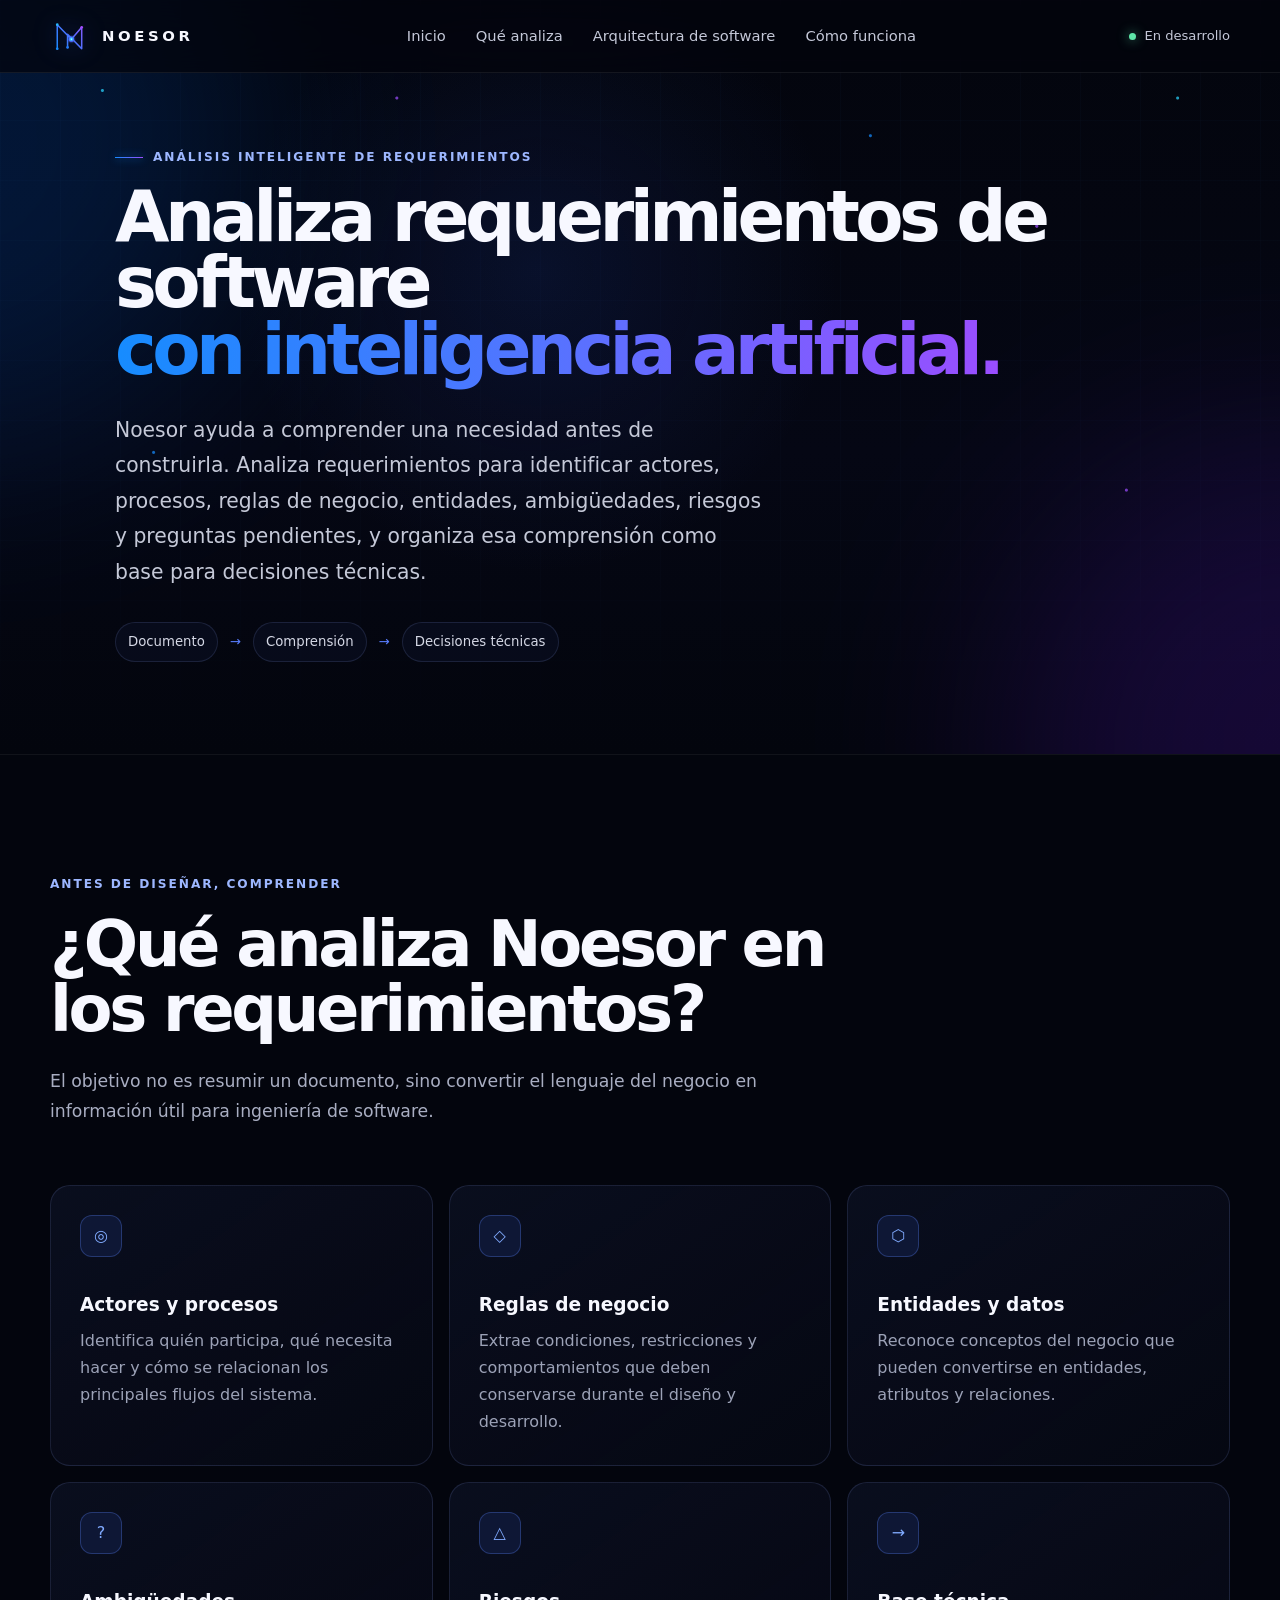
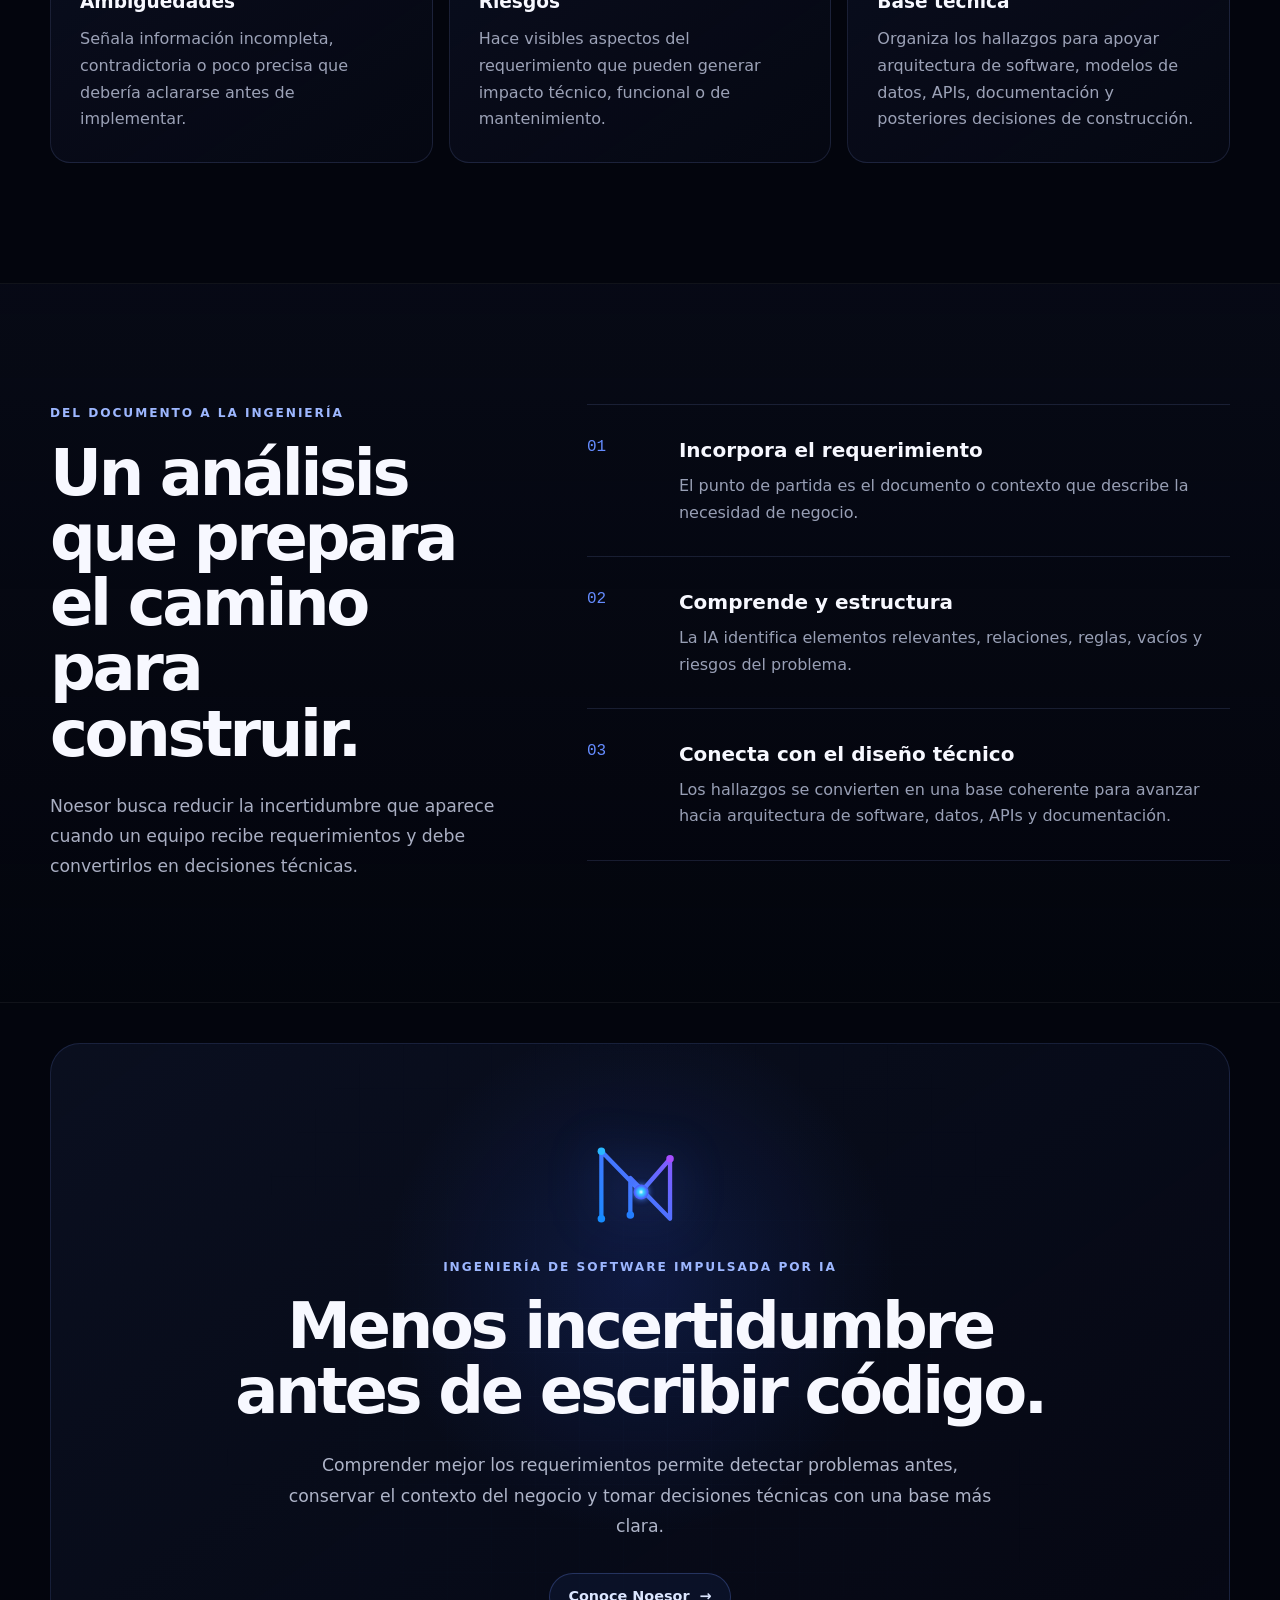
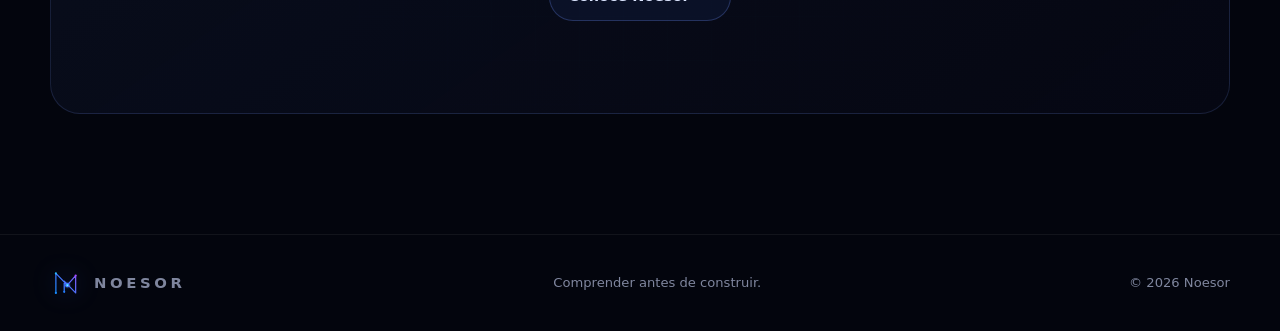
==== commit f8b17473: "Refactor navigation links in index.html" ====
--- a/analisis-de-requerimientos/index.html
+++ b/analisis-de-requerimientos/index.html
@@ -174,17 +174,10 @@
 
       <nav aria-label="Navegación principal">
 
-        <a href="/">
-          Inicio
-        </a>
-
-        <a href="#que-analiza">
-          Qué analiza
-        </a>
-
-        <a href="#proceso">
-          Cómo funciona
-        </a>
+        <a href="/">Inicio</a>
+        <a href="#que-analiza">Qué analiza</a>
+        <a href="/arquitectura-de-software/">Arquitectura de software</a>
+        <a href="#proceso">Cómo funciona</a>
 
       </nav>
 
